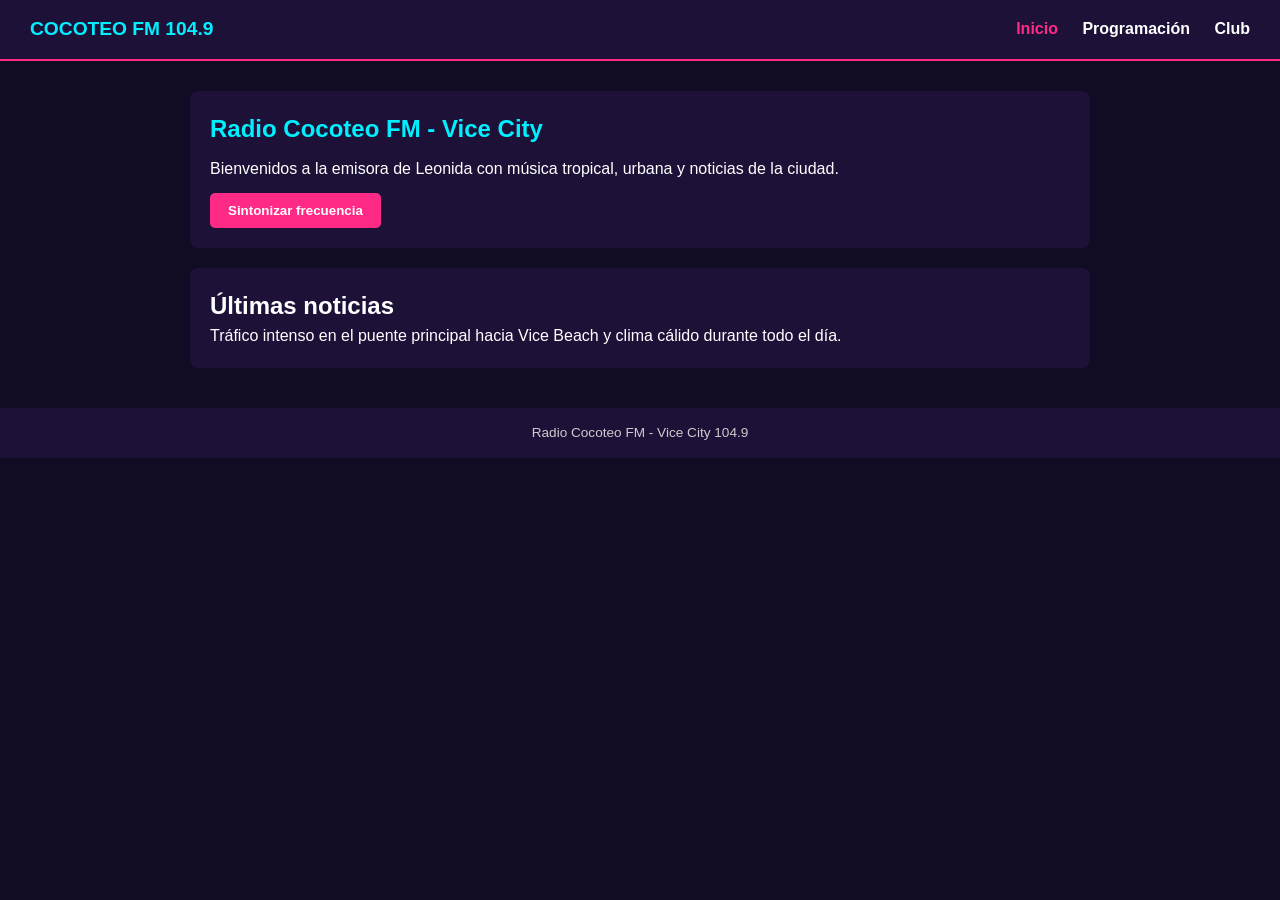
==== index.html @ 18489f9d "Estructura inicial" ====
<!DOCTYPE html>
<html lang="es">
<head>
    <meta charset="UTF-8">
    <meta name="viewport" content="width=device-width, initial-scale=1.0">
    <title>Radio Cocoteo FM | Vice City 104.9</title>
    <link rel="stylesheet" href="styles.css">
</head>
<body>
    <header class="header">
        <div class="brand">COCOTEO FM 104.9</div>
        <nav class="nav">
            <a href="index.html" class="active">Inicio</a>
            <a href="programacion.html">Programación</a>
            <a href="club.html">Club</a>
        </nav>
    </header>

    <main class="main">
        <section class="hero">
            <h1>Radio Cocoteo FM - Vice City</h1>
            <p>Bienvenidos a la emisora de Leonida con música tropical, urbana y noticias de la ciudad.</p>
            <button id="btn-alerta" class="btn">Sintonizar frecuencia</button>
        </section>

        <section class="info-box">
            <h2>Últimas noticias</h2>
            <p>Tráfico intenso en el puente principal hacia Vice Beach y clima cálido durante todo el día.</p>
        </section>
    </main>

    <footer class="footer">
        <p>Radio Cocoteo FM - Vice City 104.9</p>
    </footer>

    <script src="script.js"></script>
</body>
</html>
---- styles.css ----
* {
    margin: 0;
    padding: 0;
    box-sizing: border-box;
}

body {
    font-family: Arial, sans-serif;
    background-color: #120b24;
    color: #ffffff;
    line-height: 1.5;
}

.header {
    display: flex;
    justify-content: space-between;
    align-items: center;
    padding: 15px 30px;
    background-color: #1d1138;
    border-bottom: 2px solid #ff2a85;
}

.brand {
    font-weight: bold;
    font-size: 1.2rem;
    color: #00f0ff;
}

.nav a {
    color: #ffffff;
    text-decoration: none;
    margin-left: 20px;
    font-weight: bold;
}

.nav a.active,
.nav a:hover {
    color: #ff2a85;
}

.main {
    width: 85%;
    max-width: 900px;
    margin: 30px auto;
}

.hero,
.info-box,
.box {
    background-color: #1d1138;
    padding: 20px;
    border-radius: 8px;
    margin-bottom: 20px;
}

.hero h1 {
    margin-bottom: 10px;
    color: #00f0ff;
}

.list-section {
    display: grid;
    grid-template-columns: repeat(auto-fit, minmax(220px, 1fr));
    gap: 15px;
}

.btn {
    margin-top: 12px;
    padding: 10px 18px;
    background-color: #ff2a85;
    color: #ffffff;
    border: none;
    border-radius: 5px;
    cursor: pointer;
    font-weight: bold;
}

.btn:hover {
    background-color: #d91c6d;
}

input[type="text"] {
    padding: 9px;
    border-radius: 5px;
    border: 1px solid #555;
    background-color: #120b24;
    color: #ffffff;
    margin-top: 10px;
    width: 100%;
    max-width: 350px;
}

.footer {
    text-align: center;
    padding: 15px;
    background-color: #1d1138;
    font-size: 0.85rem;
    color: #cccccc;
    margin-top: 40px;
}
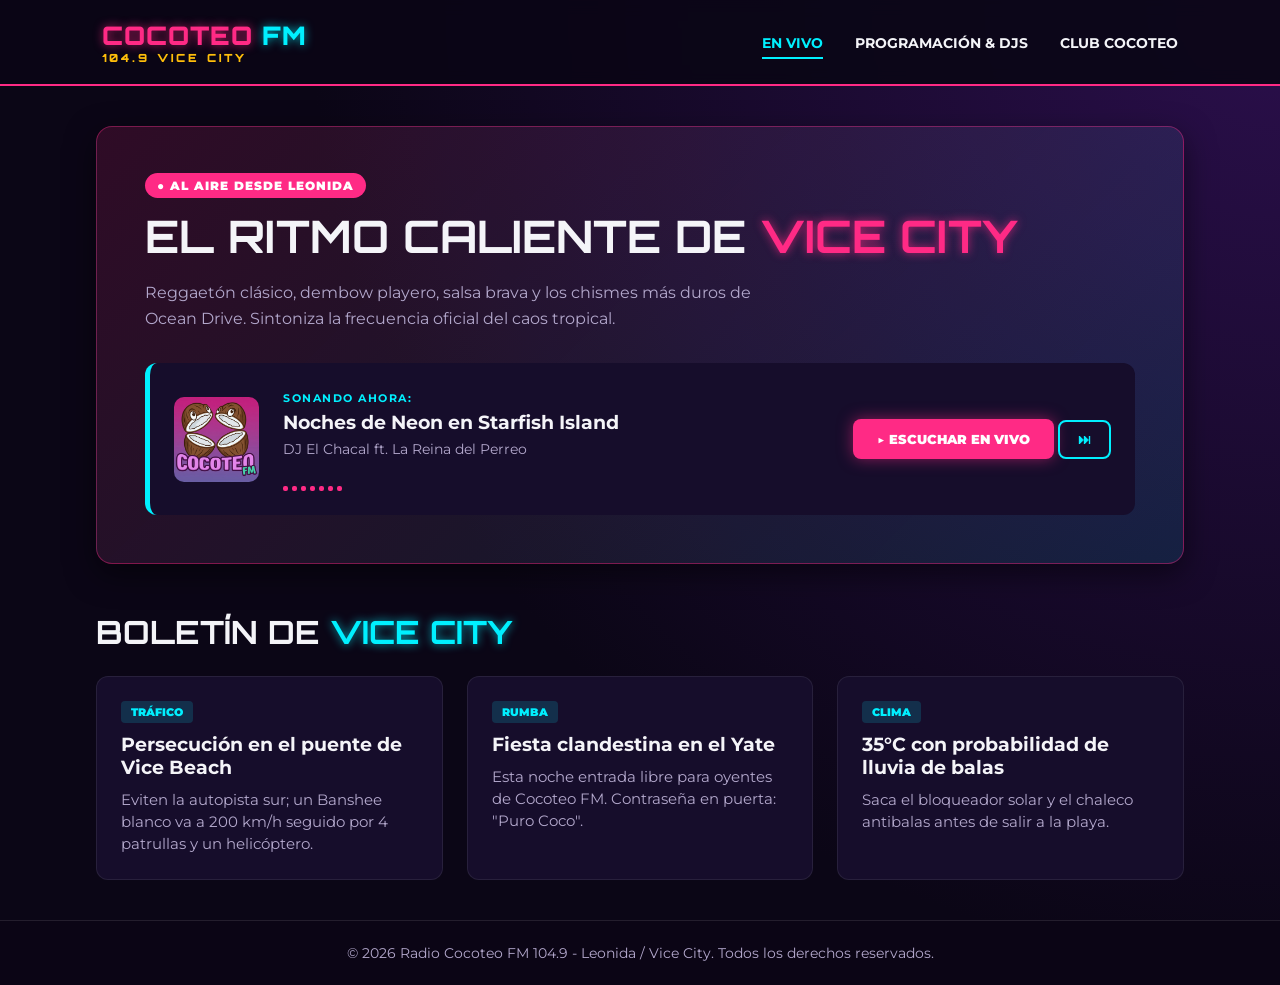
==== commit 5dc0a018: "Acabado" ====
--- a/index.html
+++ b/index.html
@@ -5,32 +5,81 @@
     <meta name="viewport" content="width=device-width, initial-scale=1.0">
     <title>Radio Cocoteo FM | Vice City 104.9</title>
     <link rel="stylesheet" href="styles.css">
+    <link href="https://fonts.googleapis.com/css2?family=Montserrat:wght@400;700;900&family=Orbitron:wght@700;900&display=swap" rel="stylesheet">
 </head>
 <body>
-    <header class="header">
-        <div class="brand">COCOTEO FM 104.9</div>
-        <nav class="nav">
-            <a href="index.html" class="active">Inicio</a>
-            <a href="programacion.html">Programación</a>
-            <a href="club.html">Club</a>
+    <header class="navbar">
+        <div class="logo">
+            <span class="neon-pink">COCOTEO</span> <span class="neon-cyan">FM</span>
+            <small>104.9 VICE CITY</small>
+        </div>
+        <nav>
+            <ul class="nav-links">
+                <li><a href="index.html" class="active">En Vivo</a></li>
+                <li><a href="programacion.html">Programación & DJs</a></li>
+                <li><a href="club.html">Club Cocoteo</a></li>
+            </ul>
         </nav>
     </header>
 
-    <main class="main">
-        <section class="hero">
-            <h1>Radio Cocoteo FM - Vice City</h1>
-            <p>Bienvenidos a la emisora de Leonida con música tropical, urbana y noticias de la ciudad.</p>
-            <button id="btn-alerta" class="btn">Sintonizar frecuencia</button>
+    <main class="container">
+        <!-- Sección Hero / Banner Principal -->
+        <section class="hero fade-in">
+            <div class="hero-content">
+                <span class="badge-live">● AL AIRE DESDE LEONIDA</span>
+                <h1>EL RITMO CALIENTE DE <span class="neon-pink">VICE CITY</span></h1>
+                <p>Reggaetón clásico, dembow playero, salsa brava y los chismes más duros de Ocean Drive. Sintoniza la frecuencia oficial del caos tropical.</p>
+                
+                <!-- Reproductor Interactivo -->
+                <div class="radio-player">
+                    <div class="album-art">
+                        <!-- AQUÍ PUEDES PONER TU IMAGEN DE PORTADA -->
+                        <img src="img/portada-radio.jpg" alt="Portada Cocoteo FM" onerror="this.style.display='none'">
+                        <div class="vinyl-placeholder"></div>
+                    </div>
+                    <div class="track-info">
+                        <span class="label-playing">SONANDO AHORA:</span>
+                        <h3 id="song-title">Noches de Neon en Starfish Island</h3>
+                        <p id="song-artist">DJ El Chacal ft. La Reina del Perreo</p>
+                        
+                        <!-- Ecualizador animado por JS -->
+                        <div class="equalizer" id="equalizer">
+                            <span></span><span></span><span></span><span></span><span></span><span></span><span></span>
+                        </div>
+                    </div>
+                    <div class="player-controls">
+                        <button id="play-btn" class="btn-neon">▶ ESCUCHAR EN VIVO</button>
+                        <button id="next-song-btn" class="btn-outline" title="Cambiar emisora/track">⏭</button>
+                    </div>
+                </div>
+            </div>
         </section>
 
-        <section class="info-box">
-            <h2>Últimas noticias</h2>
-            <p>Tráfico intenso en el puente principal hacia Vice Beach y clima cálido durante todo el día.</p>
+        <!-- Noticias Flash de Vice City -->
+        <section class="news-section fade-in">
+            <h2 class="section-title">BOLETÍN DE <span class="neon-cyan">VICE CITY</span></h2>
+            <div class="cards-grid">
+                <article class="card">
+                    <span class="tag">TRÁFICO</span>
+                    <h3>Persecución en el puente de Vice Beach</h3>
+                    <p>Eviten la autopista sur; un Banshee blanco va a 200 km/h seguido por 4 patrullas y un helicóptero.</p>
+                </article>
+                <article class="card">
+                    <span class="tag">RUMBA</span>
+                    <h3>Fiesta clandestina en el Yate</h3>
+                    <p>Esta noche entrada libre para oyentes de Cocoteo FM. Contraseña en puerta: "Puro Coco".</p>
+                </article>
+                <article class="card">
+                    <span class="tag">CLIMA</span>
+                    <h3>35°C con probabilidad de lluvia de balas</h3>
+                    <p>Saca el bloqueador solar y el chaleco antibalas antes de salir a la playa.</p>
+                </article>
+            </div>
         </section>
     </main>
 
-    <footer class="footer">
-        <p>Radio Cocoteo FM - Vice City 104.9</p>
+    <footer>
+        <p>© 2026 Radio Cocoteo FM 104.9 - Leonida / Vice City. Todos los derechos reservados.</p>
     </footer>
 
     <script src="script.js"></script>
--- a/styles.css
+++ b/styles.css
@@ -1,3 +1,13 @@
+:root {
+    --bg-dark: #0b0616;
+    --bg-card: #160d2b;
+    --neon-pink: #ff2a85;
+    --neon-cyan: #00f0ff;
+    --neon-yellow: #ffbe0b;
+    --text-main: #f4f4f8;
+    --text-muted: #b3a8cc;
+}
+
 * {
     margin: 0;
     padding: 0;
@@ -5,96 +15,448 @@
 }
 
 body {
-    font-family: Arial, sans-serif;
-    background-color: #120b24;
-    color: #ffffff;
-    line-height: 1.5;
-}
-
-.header {
+    font-family: 'Montserrat', sans-serif;
+    background: radial-gradient(circle at top right, #2b0f4c, var(--bg-dark) 60%);
+    color: var(--text-main);
+    min-height: 100vh;
+    display: flex;
+    flex-direction: column;
+}
+
+/* Navegación */
+.navbar {
     display: flex;
     justify-content: space-between;
     align-items: center;
-    padding: 15px 30px;
-    background-color: #1d1138;
-    border-bottom: 2px solid #ff2a85;
-}
-
-.brand {
-    font-weight: bold;
+    padding: 1.2rem 8%;
+    background: rgba(11, 6, 22, 0.9);
+    border-bottom: 2px solid var(--neon-pink);
+    position: sticky;
+    top: 0;
+    z-index: 100;
+    backdrop-filter: blur(8px);
+}
+
+.logo {
+    font-family: 'Orbitron', sans-serif;
+    font-size: 1.6rem;
+    font-weight: 900;
+    letter-spacing: 1px;
+}
+
+.logo small {
+    display: block;
+    font-size: 0.7rem;
+    color: var(--neon-yellow);
+    letter-spacing: 3px;
+}
+
+.neon-pink {
+    color: var(--neon-pink);
+    text-shadow: 0 0 10px rgba(255, 42, 133, 0.7);
+}
+
+.neon-cyan {
+    color: var(--neon-cyan);
+    text-shadow: 0 0 10px rgba(0, 240, 255, 0.7);
+}
+
+.nav-links {
+    list-style: none;
+    display: flex;
+    gap: 2rem;
+}
+
+.nav-links a {
+    text-decoration: none;
+    color: var(--text-main);
+    font-weight: 700;
+    text-transform: uppercase;
+    font-size: 0.9rem;
+    transition: 0.3s;
+    padding-bottom: 5px;
+}
+
+.nav-links a:hover, .nav-links a.active {
+    color: var(--neon-cyan);
+    border-bottom: 2px solid var(--neon-cyan);
+}
+
+/* Contenedor Principal */
+.container {
+    width: 85%;
+    max-width: 1200px;
+    margin: 2.5rem auto;
+    flex: 1;
+}
+
+/* Hero & Reproductor */
+.hero {
+    background: linear-gradient(135deg, rgba(255, 42, 133, 0.15), rgba(0, 240, 255, 0.1));
+    border: 1px solid rgba(255, 42, 133, 0.4);
+    border-radius: 16px;
+    padding: 3rem;
+    margin-bottom: 3rem;
+    box-shadow: 0 10px 30px rgba(0, 0, 0, 0.5);
+}
+
+.badge-live {
+    background: var(--neon-pink);
+    color: #fff;
+    padding: 5px 12px;
+    border-radius: 20px;
+    font-size: 0.75rem;
+    font-weight: 900;
+    letter-spacing: 1px;
+    animation: pulse 1.5s infinite;
+}
+
+.hero h1 {
+    font-family: 'Orbitron', sans-serif;
+    font-size: 2.8rem;
+    margin: 1rem 0;
+    line-height: 1.2;
+}
+
+.hero p {
+    color: var(--text-muted);
+    max-width: 650px;
+    margin-bottom: 2rem;
+    line-height: 1.6;
+}
+
+/* Reproductor */
+.radio-player {
+    display: flex;
+    align-items: center;
+    gap: 1.5rem;
+    background: var(--bg-card);
+    padding: 1.5rem;
+    border-radius: 12px;
+    border-left: 5px solid var(--neon-cyan);
+    flex-wrap: wrap;
+}
+
+.album-art {
+    width: 85px;
+    height: 85px;
+    border-radius: 10px;
+    background: linear-gradient(45deg, var(--neon-pink), var(--neon-cyan));
+    display: flex;
+    align-items: center;
+    justify-content: center;
+    overflow: hidden;
+    font-size: 2rem;
+}
+
+.album-art img {
+    width: 100%;
+    height: 100%;
+    object-fit: cover;
+}
+
+.track-info {
+    flex: 1;
+    min-width: 220px;
+}
+
+.label-playing {
+    font-size: 0.7rem;
+    color: var(--neon-cyan);
+    font-weight: 700;
+    letter-spacing: 1.5px;
+}
+
+.track-info h3 {
+    margin: 4px 0;
     font-size: 1.2rem;
-    color: #00f0ff;
-}
-
-.nav a {
-    color: #ffffff;
-    text-decoration: none;
-    margin-left: 20px;
-    font-weight: bold;
-}
-
-.nav a.active,
-.nav a:hover {
-    color: #ff2a85;
-}
-
-.main {
-    width: 85%;
-    max-width: 900px;
-    margin: 30px auto;
-}
-
-.hero,
-.info-box,
-.box {
-    background-color: #1d1138;
-    padding: 20px;
-    border-radius: 8px;
-    margin-bottom: 20px;
-}
-
-.hero h1 {
+}
+
+.track-info p {
+    margin: 0;
+    font-size: 0.9rem;
+}
+
+/* Ecualizador */
+.equalizer {
+    display: flex;
+    align-items: flex-end;
+    gap: 4px;
+    height: 20px;
+    margin-top: 10px;
+}
+
+.equalizer span {
+    width: 5px;
+    height: 5px;
+    background: var(--neon-pink);
+    border-radius: 2px;
+    transition: height 0.2s;
+}
+
+.equalizer.playing span {
+    animation: bounce 0.6s infinite alternate;
+}
+
+.equalizer.playing span:nth-child(2) { animation-delay: 0.1s; background: var(--neon-cyan); }
+.equalizer.playing span:nth-child(3) { animation-delay: 0.3s; }
+.equalizer.playing span:nth-child(4) { animation-delay: 0.2s; background: var(--neon-yellow); }
+.equalizer.playing span:nth-child(5) { animation-delay: 0.4s; }
+.equalizer.playing span:nth-child(6) { animation-delay: 0.15s; background: var(--neon-cyan); }
+.equalizer.playing span:nth-child(7) { animation-delay: 0.25s; }
+
+/* Botones */
+.btn-neon {
+    background: var(--neon-pink);
+    color: #fff;
+    border: none;
+    padding: 12px 24px;
+    font-weight: 900;
+    border-radius: 8px;
+    cursor: pointer;
+    box-shadow: 0 0 15px rgba(255, 42, 133, 0.5);
+    transition: 0.3s;
+    font-family: 'Montserrat', sans-serif;
+}
+
+.btn-neon:hover {
+    transform: translateY(-2px);
+    box-shadow: 0 0 25px rgba(255, 42, 133, 0.9);
+}
+
+.btn-outline {
+    background: transparent;
+    color: var(--neon-cyan);
+    border: 2px solid var(--neon-cyan);
+    padding: 10px 18px;
+    font-weight: 700;
+    border-radius: 8px;
+    cursor: pointer;
+    transition: 0.3s;
+}
+
+.btn-outline:hover {
+    background: var(--neon-cyan);
+    color: var(--bg-dark);
+}
+
+.full-width { width: 100%; }
+
+/* Cards y Grids */
+.section-title, .page-header h1 {
+    font-family: 'Orbitron', sans-serif;
+    margin-bottom: 1.5rem;
+    font-size: 2rem;
+}
+
+.cards-grid, .schedule-grid {
+    display: grid;
+    grid-template-columns: repeat(auto-fit, minmax(280px, 1fr));
+    gap: 1.5rem;
+}
+
+.card {
+    background: var(--bg-card);
+    border: 1px solid rgba(255, 255, 255, 0.08);
+    border-radius: 12px;
+    padding: 1.5rem;
+    transition: transform 0.3s, border-color 0.3s;
+}
+
+.card:hover {
+    transform: translateY(-5px);
+    border-color: var(--neon-cyan);
+}
+
+.tag {
+    display: inline-block;
+    background: rgba(0, 240, 255, 0.15);
+    color: var(--neon-cyan);
+    font-size: 0.7rem;
+    font-weight: 900;
+    padding: 4px 10px;
+    border-radius: 4px;
     margin-bottom: 10px;
-    color: #00f0ff;
-}
-
-.list-section {
+}
+
+.card h3 { margin-bottom: 0.6rem; }
+.card p { color: var(--text-muted); font-size: 0.92rem; line-height: 1.5; }
+
+/* Programación & DJs */
+.filter-buttons {
+    display: flex;
+    gap: 10px;
+    margin: 1.5rem 0 2rem;
+    flex-wrap: wrap;
+}
+
+.filter-btn {
+    background: var(--bg-card);
+    color: var(--text-main);
+    border: 1px solid var(--neon-pink);
+    padding: 8px 18px;
+    border-radius: 20px;
+    cursor: pointer;
+    font-weight: 700;
+    transition: 0.3s;
+}
+
+.filter-btn.active, .filter-btn:hover {
+    background: var(--neon-pink);
+    color: #fff;
+}
+
+.dj-img-box {
+    height: 160px;
+    background: linear-gradient(135deg, #2b0f4c, #ff2a85);
+    border-radius: 8px;
+    margin-bottom: 1rem;
+    position: relative;
+    overflow: hidden;
+}
+
+.dj-img-box img {
+    width: 100%;
+    height: 100%;
+    object-fit: cover;
+}
+
+.time-badge {
+    position: absolute;
+    bottom: 10px;
+    left: 10px;
+    background: rgba(11, 6, 22, 0.85);
+    color: var(--neon-yellow);
+    padding: 4px 10px;
+    border-radius: 6px;
+    font-size: 0.8rem;
+    font-weight: 700;
+}
+
+.dj-name {
+    color: var(--neon-cyan) !important;
+    margin-bottom: 0.5rem;
+}
+
+/* Club & Formulario */
+.two-columns {
     display: grid;
-    grid-template-columns: repeat(auto-fit, minmax(220px, 1fr));
-    gap: 15px;
-}
-
-.btn {
-    margin-top: 12px;
-    padding: 10px 18px;
-    background-color: #ff2a85;
-    color: #ffffff;
-    border: none;
-    border-radius: 5px;
-    cursor: pointer;
-    font-weight: bold;
-}
-
-.btn:hover {
-    background-color: #d91c6d;
-}
-
-input[type="text"] {
-    padding: 9px;
-    border-radius: 5px;
-    border: 1px solid #555;
-    background-color: #120b24;
-    color: #ffffff;
+    grid-template-columns: 1.2fr 1fr;
+    gap: 2rem;
+    margin-top: 1.5rem;
+}
+
+.form-group {
+    margin-bottom: 1rem;
+}
+
+.form-group label {
+    display: block;
+    margin-bottom: 6px;
+    font-size: 0.85rem;
+    font-weight: 700;
+}
+
+.form-group input, .form-group textarea {
+    width: 100%;
+    padding: 10px;
+    border-radius: 8px;
+    border: 1px solid rgba(255, 255, 255, 0.2);
+    background: rgba(0, 0, 0, 0.4);
+    color: #fff;
+    font-family: inherit;
+}
+
+.form-group input:focus, .form-group textarea:focus {
+    outline: none;
+    border-color: var(--neon-cyan);
+}
+
+.requests-feed {
+    margin-top: 1.5rem;
+    padding-top: 1rem;
+    border-top: 1px solid rgba(255, 255, 255, 0.1);
+}
+
+.requests-feed ul {
+    list-style: none;
     margin-top: 10px;
+}
+
+.requests-feed li {
+    background: rgba(255, 255, 255, 0.05);
+    padding: 8px 12px;
+    border-radius: 6px;
+    margin-bottom: 8px;
+    font-size: 0.85rem;
+}
+
+.merch-grid {
+    display: grid;
+    grid-template-columns: 1fr 1fr;
+    gap: 1rem;
+    margin-top: 1rem;
+}
+
+.merch-card img {
     width: 100%;
-    max-width: 350px;
-}
-
-.footer {
+    height: 130px;
+    object-fit: cover;
+    border-radius: 8px;
+    margin-bottom: 10px;
+    background: #231442;
+}
+
+.price {
+    color: var(--neon-yellow) !important;
+    font-weight: 900;
+    font-size: 1.1rem !important;
+    margin: 8px 0 12px;
+}
+
+.cart-toast {
+    margin-top: 1rem;
+    padding: 12px;
+    background: rgba(0, 240, 255, 0.2);
+    border: 1px solid var(--neon-cyan);
+    border-radius: 8px;
     text-align: center;
-    padding: 15px;
-    background-color: #1d1138;
+    font-weight: 700;
+}
+
+.hidden { display: none; }
+
+footer {
+    text-align: center;
+    padding: 1.5rem;
+    background: rgba(11, 6, 22, 0.95);
+    border-top: 1px solid rgba(255, 255, 255, 0.1);
+    color: var(--text-muted);
     font-size: 0.85rem;
-    color: #cccccc;
-    margin-top: 40px;
+}
+
+/* Animaciones */
+@keyframes pulse {
+    0%, 100% { opacity: 1; }
+    50% { opacity: 0.5; }
+}
+
+@keyframes bounce {
+    0% { height: 5px; }
+    100% { height: 22px; }
+}
+
+.fade-in {
+    animation: fadeInUp 0.7s ease forwards;
+}
+
+@keyframes fadeInUp {
+    from { opacity: 0; transform: translateY(20px); }
+    to { opacity: 1; transform: translateY(0); }
+}
+
+@media (max-width: 768px) {
+    .navbar { flex-direction: column; gap: 1rem; }
+    .hero h1 { font-size: 2rem; }
+    .two-columns { grid-template-columns: 1fr; }
 }
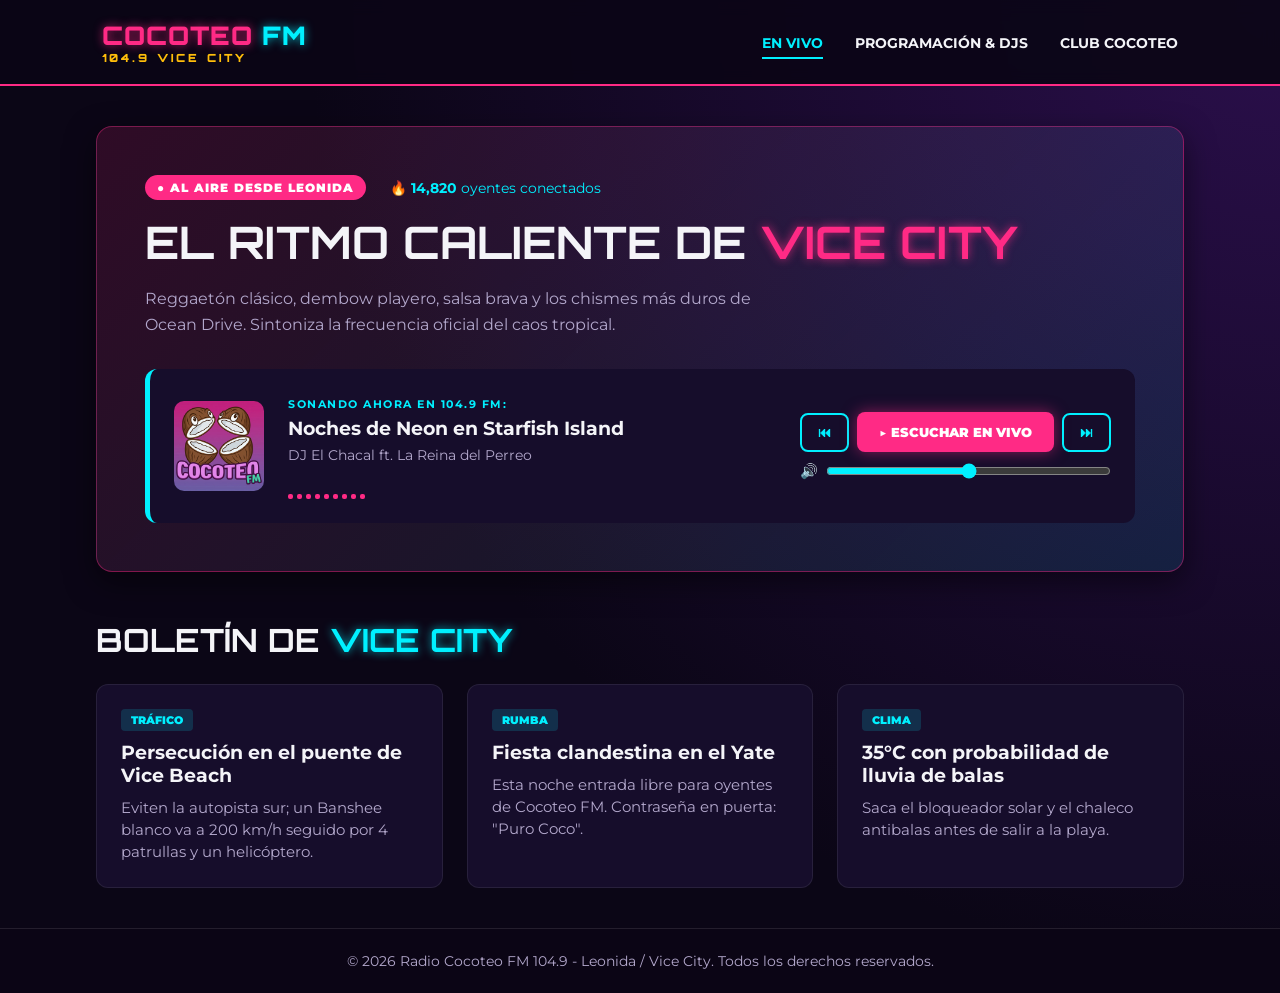
==== commit 653de7a3: "Mejora" ====
--- a/index.html
+++ b/index.html
@@ -23,33 +23,40 @@
     </header>
 
     <main class="container">
-        <!-- Sección Hero / Banner Principal -->
         <section class="hero fade-in">
             <div class="hero-content">
-                <span class="badge-live">● AL AIRE DESDE LEONIDA</span>
+                <div class="hero-top-bar">
+                    <span class="badge-live">● AL AIRE DESDE LEONIDA</span>
+                    <span class="listeners-count">🔥 <strong id="listeners-num">14,820</strong> oyentes conectados</span>
+                </div>
                 <h1>EL RITMO CALIENTE DE <span class="neon-pink">VICE CITY</span></h1>
                 <p>Reggaetón clásico, dembow playero, salsa brava y los chismes más duros de Ocean Drive. Sintoniza la frecuencia oficial del caos tropical.</p>
                 
-                <!-- Reproductor Interactivo -->
+                <!-- Reproductor Interactivo Mejorado -->
                 <div class="radio-player">
-                    <div class="album-art">
-                        <!-- AQUÍ PUEDES PONER TU IMAGEN DE PORTADA -->
+                    <div class="album-art" id="album-art">
                         <img src="img/portada-radio.jpg" alt="Portada Cocoteo FM" onerror="this.style.display='none'">
                         <div class="vinyl-placeholder"></div>
                     </div>
                     <div class="track-info">
-                        <span class="label-playing">SONANDO AHORA:</span>
+                        <span class="label-playing">SONANDO AHORA EN 104.9 FM:</span>
                         <h3 id="song-title">Noches de Neon en Starfish Island</h3>
                         <p id="song-artist">DJ El Chacal ft. La Reina del Perreo</p>
                         
-                        <!-- Ecualizador animado por JS -->
                         <div class="equalizer" id="equalizer">
-                            <span></span><span></span><span></span><span></span><span></span><span></span><span></span>
+                            <span></span><span></span><span></span><span></span><span></span><span></span><span></span><span></span><span></span>
                         </div>
                     </div>
                     <div class="player-controls">
-                        <button id="play-btn" class="btn-neon">▶ ESCUCHAR EN VIVO</button>
-                        <button id="next-song-btn" class="btn-outline" title="Cambiar emisora/track">⏭</button>
+                        <div class="buttons-row">
+                            <button id="prev-song-btn" class="btn-outline" title="Track anterior">⏮</button>
+                            <button id="play-btn" class="btn-neon">▶ ESCUCHAR EN VIVO</button>
+                            <button id="next-song-btn" class="btn-outline" title="Siguiente track">⏭</button>
+                        </div>
+                        <div class="volume-control">
+                            <span>🔊</span>
+                            <input type="range" id="volume-slider" min="0" max="1" step="0.05" value="0.5" aria-label="Volumen">
+                        </div>
                     </div>
                 </div>
             </div>
--- a/styles.css
+++ b/styles.css
@@ -29,7 +29,7 @@
     justify-content: space-between;
     align-items: center;
     padding: 1.2rem 8%;
-    background: rgba(11, 6, 22, 0.9);
+    background: rgba(11, 6, 22, 0.92);
     border-bottom: 2px solid var(--neon-pink);
     position: sticky;
     top: 0;
@@ -59,6 +59,10 @@
 .neon-cyan {
     color: var(--neon-cyan);
     text-shadow: 0 0 10px rgba(0, 240, 255, 0.7);
+}
+
+.neon-yellow {
+    color: var(--neon-yellow);
 }
 
 .nav-links {
@@ -98,6 +102,13 @@
     padding: 3rem;
     margin-bottom: 3rem;
     box-shadow: 0 10px 30px rgba(0, 0, 0, 0.5);
+}
+
+.hero-top-bar {
+    display: flex;
+    align-items: center;
+    gap: 1.5rem;
+    flex-wrap: wrap;
 }
 
 .badge-live {
@@ -111,6 +122,11 @@
     animation: pulse 1.5s infinite;
 }
 
+.listeners-count {
+    font-size: 0.85rem;
+    color: var(--neon-cyan);
+}
+
 .hero h1 {
     font-family: 'Orbitron', sans-serif;
     font-size: 2.8rem;
@@ -138,15 +154,20 @@
 }
 
 .album-art {
-    width: 85px;
-    height: 85px;
+    width: 90px;
+    height: 90px;
     border-radius: 10px;
     background: linear-gradient(45deg, var(--neon-pink), var(--neon-cyan));
     display: flex;
     align-items: center;
     justify-content: center;
     overflow: hidden;
-    font-size: 2rem;
+    font-size: 2.2rem;
+    transition: transform 0.4s ease;
+}
+
+.album-art.spinning {
+    box-shadow: 0 0 18px rgba(0, 240, 255, 0.6);
 }
 
 .album-art img {
@@ -182,7 +203,7 @@
     display: flex;
     align-items: flex-end;
     gap: 4px;
-    height: 20px;
+    height: 22px;
     margin-top: 10px;
 }
 
@@ -195,7 +216,7 @@
 }
 
 .equalizer.playing span {
-    animation: bounce 0.6s infinite alternate;
+    animation: bounce 0.55s infinite alternate;
 }
 
 .equalizer.playing span:nth-child(2) { animation-delay: 0.1s; background: var(--neon-cyan); }
@@ -204,13 +225,40 @@
 .equalizer.playing span:nth-child(5) { animation-delay: 0.4s; }
 .equalizer.playing span:nth-child(6) { animation-delay: 0.15s; background: var(--neon-cyan); }
 .equalizer.playing span:nth-child(7) { animation-delay: 0.25s; }
+.equalizer.playing span:nth-child(8) { animation-delay: 0.35s; background: var(--neon-yellow); }
+.equalizer.playing span:nth-child(9) { animation-delay: 0.1s; }
+
+.player-controls {
+    display: flex;
+    flex-direction: column;
+    gap: 10px;
+}
+
+.buttons-row {
+    display: flex;
+    gap: 8px;
+    align-items: center;
+}
+
+.volume-control {
+    display: flex;
+    align-items: center;
+    gap: 8px;
+    font-size: 0.9rem;
+}
+
+.volume-control input[type="range"] {
+    width: 100%;
+    accent-color: var(--neon-cyan);
+    cursor: pointer;
+}
 
 /* Botones */
 .btn-neon {
     background: var(--neon-pink);
     color: #fff;
     border: none;
-    padding: 12px 24px;
+    padding: 12px 22px;
     font-weight: 900;
     border-radius: 8px;
     cursor: pointer;
@@ -228,7 +276,7 @@
     background: transparent;
     color: var(--neon-cyan);
     border: 2px solid var(--neon-cyan);
-    padding: 10px 18px;
+    padding: 10px 16px;
     font-weight: 700;
     border-radius: 8px;
     cursor: pointer;
@@ -238,6 +286,15 @@
 .btn-outline:hover {
     background: var(--neon-cyan);
     color: var(--bg-dark);
+}
+
+.btn-link {
+    background: none;
+    border: none;
+    color: var(--neon-pink);
+    font-size: 0.8rem;
+    cursor: pointer;
+    text-decoration: underline;
 }
 
 .full-width { width: 100%; }
@@ -283,10 +340,18 @@
 .card p { color: var(--text-muted); font-size: 0.92rem; line-height: 1.5; }
 
 /* Programación & DJs */
+.controls-bar {
+    display: flex;
+    justify-content: space-between;
+    align-items: center;
+    gap: 1rem;
+    margin: 1.5rem 0 2rem;
+    flex-wrap: wrap;
+}
+
 .filter-buttons {
     display: flex;
     gap: 10px;
-    margin: 1.5rem 0 2rem;
     flex-wrap: wrap;
 }
 
@@ -306,8 +371,23 @@
     color: #fff;
 }
 
+.search-input {
+    padding: 10px 16px;
+    border-radius: 20px;
+    border: 1px solid var(--neon-cyan);
+    background: var(--bg-card);
+    color: #fff;
+    min-width: 260px;
+    font-family: inherit;
+}
+
+.search-input:focus {
+    outline: none;
+    box-shadow: 0 0 12px rgba(0, 240, 255, 0.4);
+}
+
 .dj-img-box {
-    height: 160px;
+    height: 180px;
     background: linear-gradient(135deg, #2b0f4c, #ff2a85);
     border-radius: 8px;
     margin-bottom: 1rem;
@@ -341,7 +421,7 @@
 /* Club & Formulario */
 .two-columns {
     display: grid;
-    grid-template-columns: 1.2fr 1fr;
+    grid-template-columns: 1.15fr 1fr;
     gap: 2rem;
     margin-top: 1.5rem;
 }
@@ -378,9 +458,17 @@
     border-top: 1px solid rgba(255, 255, 255, 0.1);
 }
 
+.feed-header {
+    display: flex;
+    justify-content: space-between;
+    align-items: center;
+}
+
 .requests-feed ul {
     list-style: none;
     margin-top: 10px;
+    max-height: 200px;
+    overflow-y: auto;
 }
 
 .requests-feed li {
@@ -400,7 +488,7 @@
 
 .merch-card img {
     width: 100%;
-    height: 130px;
+    height: 140px;
     object-fit: cover;
     border-radius: 8px;
     margin-bottom: 10px;
@@ -412,6 +500,32 @@
     font-weight: 900;
     font-size: 1.1rem !important;
     margin: 8px 0 12px;
+}
+
+/* Carrito VIP */
+.cart-summary {
+    margin-top: 1.5rem;
+    border-color: rgba(0, 240, 255, 0.3);
+}
+
+.cart-list {
+    list-style: none;
+    margin: 12px 0;
+    font-size: 0.88rem;
+}
+
+.cart-list li {
+    display: flex;
+    justify-content: space-between;
+    padding: 6px 0;
+    border-bottom: 1px solid rgba(255, 255, 255, 0.08);
+}
+
+.cart-footer {
+    display: flex;
+    justify-content: space-between;
+    align-items: center;
+    margin-top: 12px;
 }
 
 .cart-toast {
@@ -459,4 +573,5 @@
     .navbar { flex-direction: column; gap: 1rem; }
     .hero h1 { font-size: 2rem; }
     .two-columns { grid-template-columns: 1fr; }
+    .merch-grid { grid-template-columns: 1fr; }
 }
